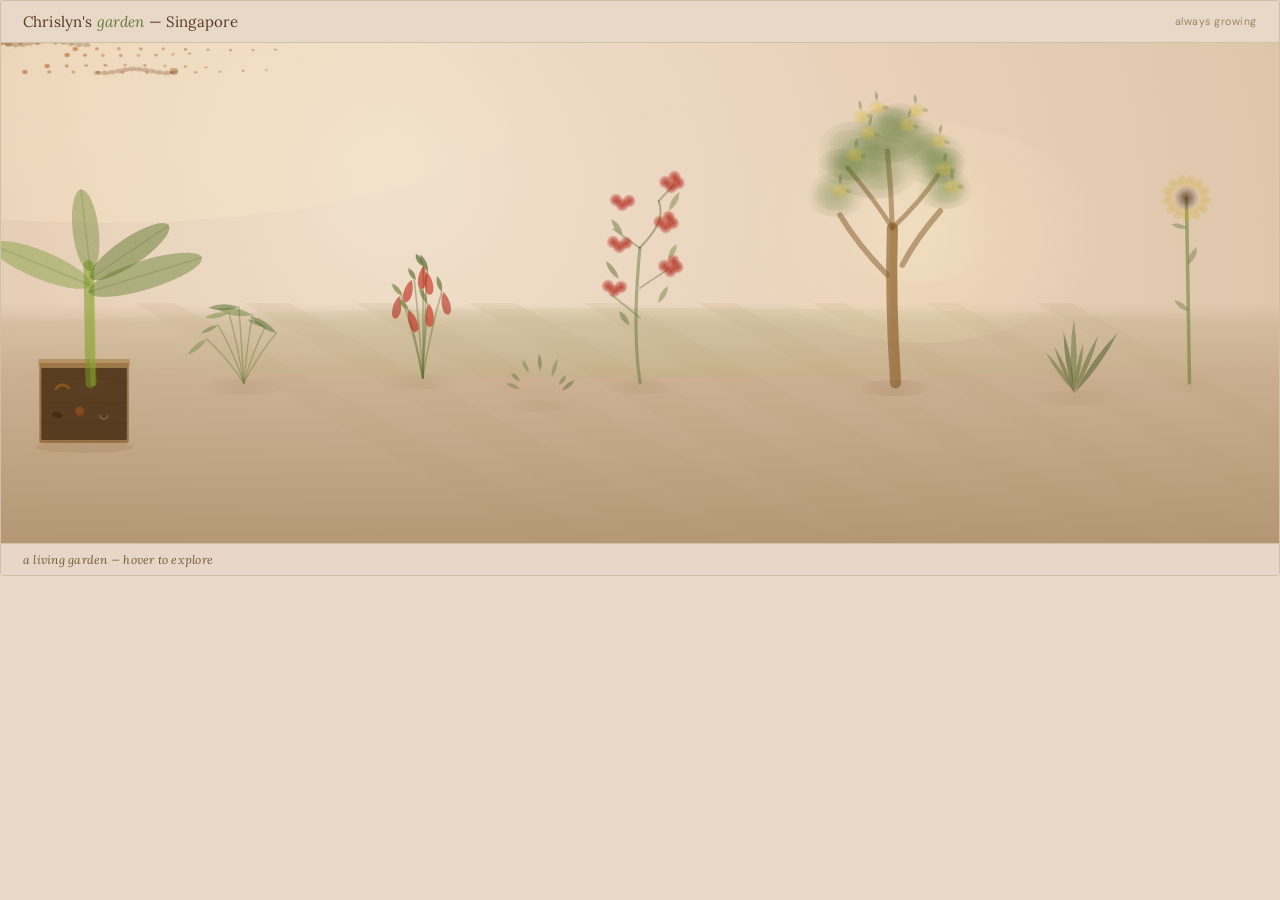
==== garden.html @ d0133539 "Create garden.html" ====
<!DOCTYPE html><html><head><meta charset="utf-8">
<style>
@import url('https://fonts.googleapis.com/css2?family=Lora:ital,wght@0,400;1,400&family=DM+Sans:wght@300;400&display=swap');
*{box-sizing:border-box;margin:0;padding:0;}
body{background:#e8d8c8;}
#g{width:100%;border:1px solid #cfc0a8;border-radius:3px;overflow:hidden;display:flex;flex-direction:column;background:#e8d8c8;}
.gh{background:rgba(232,216,200,.92);border-bottom:1px solid #cfc0a8;padding:11px 22px;display:flex;align-items:center;justify-content:space-between;backdrop-filter:blur(4px);}
.gt{font-family:'Lora',serif;font-size:15px;color:#5a3a20;letter-spacing:.01em;}
.gt em{font-style:italic;color:#6a7a3a;}
.sc{position:relative;overflow:hidden;height:500px;}
.ib{background:rgba(232,216,200,.9);border-top:1px solid #cfc0a8;padding:8px 22px;}
.im{font-family:'Lora',serif;font-style:italic;font-size:12px;color:#7a5a38;letter-spacing:.02em;}
.tip{position:absolute;background:rgba(240,228,210,.95);border:1px solid #c0a888;border-radius:2px;padding:4px 10px;font-size:11px;font-family:'Lora',serif;font-style:italic;color:#5a3a20;pointer-events:none;white-space:nowrap;z-index:50;opacity:0;transition:opacity .2s;}
.tip.on{opacity:1;}
</style>
</head><body>
<div id="g">
  <div class="gh">
    <div class="gt">Chrislyn's <em>garden</em> — Singapore</div>
    <div style="font-size:10.5px;color:#a08060;font-family:'DM Sans',sans-serif;letter-spacing:.05em;">always growing</div>
  </div>
  <div class="sc" id="sc" onmousemove="onHov(event)" onmouseleave="hideTip()">
    <canvas id="c" style="position:absolute;inset:0;width:100%;height:100%;"></canvas>
    <div class="tip" id="tip"></div>
  </div>
  <div class="ib"><div class="im" id="msg">a living garden — hover to explore</div></div>
</div>
<script>
const cv=document.getElementById('c'),cx=cv.getContext('2d');
let W=0,H=0,T=0;
const DPR=Math.min(window.devicePixelRatio||1,2);

function rsz(){
  const r=document.getElementById('sc').getBoundingClientRect();
  W=r.width; H=r.height;
  cv.width=W*DPR; cv.height=H*DPR;
  cv.style.width=W+'px'; cv.style.height=H+'px';
  cx.scale(DPR,DPR);
}

// ── organic wind
function w(ph,amp,fr,t){
  return Math.sin(t*fr+ph)*amp
        +Math.sin(t*fr*1.71+ph*1.33)*amp*.37
        +Math.sin(t*fr*.61+ph*.82)*amp*.21;
}

// ── soft brush stroke: draw ellipse with feathered alpha
function softBlob(x,y,rx,ry,col,a,ang=0){
  cx.save();
  cx.translate(x,y); cx.rotate(ang);
  const g=cx.createRadialGradient(0,0,0,0,0,Math.max(rx,ry));
  const [r,gr,b]=col;
  g.addColorStop(0,`rgba(${r},${gr},${b},${a})`);
  g.addColorStop(.6,`rgba(${r},${gr},${b},${a*.55})`);
  g.addColorStop(1,`rgba(${r},${gr},${b},0)`);
  cx.fillStyle=g;
  cx.beginPath(); cx.ellipse(0,0,rx,ry,0,0,Math.PI*2); cx.fill();
  cx.restore();
}

// painterly leaf: bezier filled with soft edge
function paintLeaf(x,y,len,ang,wid,col,alpha){
  const tx=x+Math.cos(ang)*len, ty=y+Math.sin(ang)*len;
  const pa=ang+Math.PI/2;
  const mx=x+Math.cos(ang)*len*.52, my=y+Math.sin(ang)*len*.52;
  cx.save();
  // soft shadow pass
  cx.globalAlpha=alpha*.18;
  cx.fillStyle=`rgba(80,60,20,1)`;
  cx.beginPath();
  cx.moveTo(x,y);
  cx.quadraticCurveTo(mx+Math.cos(pa)*wid*1.05,my+Math.sin(pa)*wid*1.05,tx,ty);
  cx.quadraticCurveTo(mx-Math.cos(pa)*wid*1.05,my-Math.sin(pa)*wid*1.05,x,y);
  cx.fill();
  // main fill
  cx.globalAlpha=alpha;
  cx.fillStyle=col;
  cx.beginPath();
  cx.moveTo(x,y);
  cx.quadraticCurveTo(mx+Math.cos(pa)*wid,my+Math.sin(pa)*wid,tx,ty);
  cx.quadraticCurveTo(mx-Math.cos(pa)*wid,my-Math.sin(pa)*wid,x,y);
  cx.fill();
  // lighter vein highlight
  cx.globalAlpha=alpha*.22;
  cx.strokeStyle='rgba(200,220,160,.8)';
  cx.lineWidth=.6;
  cx.beginPath(); cx.moveTo(x,y); cx.lineTo(tx,ty); cx.stroke();
  cx.restore();
}

// ── BACKGROUND — warm sandy gradient, misty
function drawBG(){
  const g=cx.createRadialGradient(W*.3,H*.25,10,W*.5,H*.5,W*.85);
  g.addColorStop(0,'#f0e0cc');
  g.addColorStop(.4,'#e8d0b8');
  g.addColorStop(.75,'#dcc4a8');
  g.addColorStop(1,'#c8a888');
  cx.fillStyle=g; cx.fillRect(0,0,W,H);
  // warm light bloom top-left
  softBlob(W*.08,H*.08,W*.35,H*.28,[252,235,200],.38);
  // subtle grain overlay (light noise via small rects)
  cx.save(); cx.globalAlpha=.03;
  for(let i=0;i<900;i++){
    const gx=(Math.random())*W, gy=(Math.random())*H;
    cx.fillStyle=Math.random()>.5?'#fff':'#000';
    cx.fillRect(gx,gy,1,1);
  }
  cx.restore();
}

// ── GROUND PLANE — perspective floor, sandy warm
function drawGround(){
  // far horizon blush
  const gh=H*.52;
  const hg=cx.createLinearGradient(0,gh,0,H);
  hg.addColorStop(0,'rgba(210,185,158,.0)');
  hg.addColorStop(.08,'rgba(205,178,148,.55)');
  hg.addColorStop(.3,'rgba(195,165,132,.75)');
  hg.addColorStop(1,'rgba(175,145,110,.9)');
  cx.fillStyle=hg; cx.fillRect(0,gh,W,H);

  // soft grass/ground blush at horizon
  softBlob(W*.5,H*.6,W*.6,H*.07,[170,185,120],.18);
}

// ── LONG DIAGONAL SHADOWS on ground (like reference)
function drawShadows(){
  cx.save(); cx.globalAlpha=.13;
  // soft angled stripes — warm shadows cast by unseen trellis/fence
  const shadowCol='rgba(180,145,100,1)';
  cx.fillStyle=shadowCol;
  const ox=H*.8, ow=22; // origin x offset, width
  for(let i=0;i<9;i++){
    const sx=W*.12+i*(W*.088), thick=ow*.9+Math.sin(i*.7)*4;
    cx.beginPath();
    cx.moveTo(sx-thick,H*.52);
    cx.lineTo(sx+thick,H*.52);
    cx.lineTo(sx+ox+thick*2.5,H);
    cx.lineTo(sx+ox-thick*.8,H);
    cx.closePath(); cx.fill();
  }
  cx.restore();
}

// ── LIGHT BLOOM (soft warm glow in mid-right, like reference tree light)
function drawBloom(){
  softBlob(W*.72,H*.38,W*.14,H*.22,[255,240,190],.22);
  softBlob(W*.72,H*.38,W*.06,H*.1,[255,250,220],.18);
}

// ── WORMS in soil — subtle, show only near compost
const WORMS=Array.from({length:5},(_,i)=>({
  x:W*.055+(i*37)%80, y:H*.78+(i*23)%40, ph:i*1.4, spd:.28+i*.04, segs:8+i%4
}));
function drawWorms(){
  WORMS.forEach(wr=>{
    const bx=wr.x+w(wr.ph,6,wr.spd*.3,T);
    cx.save(); cx.globalAlpha=.55;
    for(let s=0;s<wr.segs;s++){
      const sf=s/wr.segs;
      const sx=bx+s*(wr.segs*2.2)+w(wr.ph+s*.45,3.5,1.1,T)*sf;
      const sy=wr.y+w(wr.ph+s*.6,2.5,.85,T)*sf;
      const sr=2.1-s*.06;
      cx.fillStyle=s%2===0?'#b87040':'#a06030';
      cx.globalAlpha=.48-sf*.12;
      cx.beginPath(); cx.ellipse(sx,sy,sr,sr*.8,0,0,Math.PI*2); cx.fill();
    }
    // head
    cx.fillStyle='#c8804a'; cx.globalAlpha=.58;
    cx.beginPath(); cx.ellipse(bx,wr.y,2.8,2.2,0,0,Math.PI*2); cx.fill();
    cx.restore();
  });
  cx.globalAlpha=1;
}

// ── CENTIPEDES — very subtle in lower ground
const CENTI=Array.from({length:2},(_,i)=>({
  x:W*.1+(i*180),y:H*.82+(i*28),ph:i*2.2,spd:.3+i*.06,dir:i%2===0?1:-1
}));
function drawCentipedes(){
  CENTI.forEach(cp=>{
    const bx=cp.x+Math.sin(T*cp.spd+cp.ph)*18*cp.dir;
    cx.save();
    const segs=12;
    for(let s=0;s<segs;s++){
      const sf=s/segs;
      const sx=bx+s*7*cp.dir+w(cp.ph+s*.5,2.5,1.3,T)*sf;
      const sy=cp.y+Math.sin(s*.65+T*cp.spd*2)*2;
      cx.fillStyle=s%2===0?'rgba(120,65,20,.52)':'rgba(100,50,16,.48)';
      cx.globalAlpha=.5; cx.beginPath(); cx.ellipse(sx,sy,3.8,2.2,0,0,Math.PI*2); cx.fill();
      if(s<segs-1){
        const lp=T*cp.spd*2.2+s*.75;
        cx.strokeStyle='rgba(100,50,15,.32)'; cx.lineWidth=.6; cx.globalAlpha=.38;
        cx.beginPath(); cx.moveTo(sx,sy); cx.lineTo(sx-cp.dir*2+Math.cos(lp)*4,sy-4); cx.stroke();
        cx.beginPath(); cx.moveTo(sx,sy); cx.lineTo(sx-cp.dir*2+Math.cos(lp+Math.PI)*4,sy+4); cx.stroke();
      }
    }
    cx.fillStyle='rgba(145,75,25,.6)'; cx.globalAlpha=.62;
    cx.beginPath(); cx.ellipse(bx,cp.y,4.5,3,0,0,Math.PI*2); cx.fill();
    cx.restore();
  });
  cx.globalAlpha=1;
}

// ── COMPOST BIN — understated wooden box
function drawCompost(){
  const bx=W*.03, by=H*.64, bw=W*.07, bh=H*.16;
  cx.save();
  // shadow
  cx.globalAlpha=.1; cx.fillStyle='rgba(100,60,20,1)';
  cx.beginPath(); cx.ellipse(bx+bw*.5,by+bh+4,bw*.55,6,0,0,Math.PI*2); cx.fill();
  // body
  cx.globalAlpha=.72; cx.fillStyle='#8a6030';
  cx.beginPath(); cx.roundRect(bx,by,bw,bh,2); cx.fill();
  // planks
  cx.strokeStyle='rgba(60,35,10,.22)'; cx.lineWidth=.7;
  for(let s=1;s<4;s++){cx.beginPath();cx.moveTo(bx,by+s*bh/4);cx.lineTo(bx+bw,by+s*bh/4);cx.stroke();}
  // rim
  cx.fillStyle='#a07840'; cx.globalAlpha=.55;
  cx.beginPath(); cx.roundRect(bx-1,by-4,bw+2,7,1); cx.fill();
  // inner dark soil
  cx.fillStyle='#2e1808'; cx.globalAlpha=.6;
  cx.beginPath(); cx.roundRect(bx+2,by+5,bw-4,bh-8,1); cx.fill();
  // decomposing scraps — muted, organic
  const scraps=[
    {x:bx+bw*.25,y:by+bh*.3,type:'banana'},
    {x:bx+bw*.65,y:by+bh*.25,type:'leaf'},
    {x:bx+bw*.45,y:by+bh*.6,type:'orange'},
    {x:bx+bw*.2,y:by+bh*.65,type:'grounds'},
    {x:bx+bw*.72,y:by+bh*.65,type:'shell'},
  ];
  scraps.forEach(sc=>{
    const decay=.5+.5*Math.sin(T*.25+sc.x);
    cx.save(); cx.translate(sc.x,sc.y);
    cx.globalAlpha=.62;
    if(sc.type==='banana'){
      const col=`rgba(${160+20*(1-decay)},${110-50*decay},18,.8)`;
      cx.strokeStyle=col; cx.lineWidth=2.8; cx.lineCap='round';
      cx.beginPath(); cx.moveTo(-6,2); cx.quadraticCurveTo(0,-6,7,1); cx.stroke();
    } else if(sc.type==='leaf'){
      cx.fillStyle=`rgba(${80+30*(1-decay)},${100-40*decay},22,.7)`;
      paintLeaf(-3,3,9,-1.1,3,cx.fillStyle,.55);
    } else if(sc.type==='orange'){
      cx.fillStyle=`rgba(${200-30*decay},${95-20*decay},18,.72)`;
      cx.beginPath(); cx.arc(0,0,4.5,0,Math.PI*2); cx.fill();
    } else if(sc.type==='grounds'){
      cx.fillStyle=`rgba(45,22,8,.65)`;
      cx.beginPath(); cx.ellipse(0,0,5.5,3,.2,0,Math.PI*2); cx.fill();
    } else if(sc.type==='shell'){
      cx.strokeStyle='rgba(185,175,150,.55)'; cx.lineWidth=1.4;
      cx.beginPath(); cx.arc(0,0,4,.1,Math.PI-.1); cx.stroke();
    }
    // mould
    if(decay>.55){
      cx.globalAlpha=(decay-.55)*.5;
      for(let m=0;m<3;m++){
        cx.fillStyle='rgba(160,185,140,.45)';
        cx.beginPath(); cx.arc((m-1)*3,w(sc.x+m,1.2,.4,T),1.4,0,Math.PI*2); cx.fill();
      }
    }
    cx.restore();
  });
  // label — very quiet
  cx.save(); cx.globalAlpha=.35; cx.fillStyle='#c4a878';
  cx.font='6.5px DM Sans'; cx.letterSpacing='.05em';
  cx.fillText('COMPOST',bx+2,by+bh+13); cx.restore();
}

// ══════════════════════════
// PLANTS — painterly, muted
// ══════════════════════════

// ── KANG KONG — feathery, sparse, left-centre
function drawKangkong(){
  const px=W*.19, py=H*.68;
  const sw=w(1,3.5,.9,T);
  cx.save();
  [[-28,-58],[-14,-70],[-2,-76],[12,-68],[24,-56],[-36,-44],[32,-50]].forEach(([ox,oy],i)=>{
    const ww=w(i*.68+1,3.2,1.0,T);
    const lx=px+ox+ww*1.2, ly=py+oy;
    // stem — hairline, muted sage
    cx.globalAlpha=.4; cx.strokeStyle='#607a38'; cx.lineWidth=1.4;
    cx.beginPath(); cx.moveTo(px,py);
    cx.quadraticCurveTo(px+ox*.42+ww*.6,py+oy*.55,lx,ly); cx.stroke();
    // leaf
    const r=10+i%4*3, la=Math.atan2(oy,ox)-Math.PI*.5;
    const lcols=['rgba(88,125,55,.62)','rgba(105,145,62,.58)','rgba(75,110,45,.65)','rgba(95,135,52,.6)'];
    paintLeaf(lx,ly,r*1.9,la,r*.38,lcols[i%4],.62);
  });
  cx.restore(); cx.globalAlpha=1;
  // soft ground shadow
  softBlob(px,py+4,42,8,[140,115,75],.12);
}

// ── CHILLI — delicate, mid-left
function drawChilli(){
  const px=W*.33, py=H*.67;
  [[-6,-98],[-18,-82],[7,-106],[-14,-68],[18,-86],[3,-74],[-2,-112]].forEach(([ox,oy],i)=>{
    const ww=w(i*.8+2,2.8,1.1,T);
    const lx=px+ox+ww*1.4, ly=py+oy;
    cx.globalAlpha=.38; cx.strokeStyle='#506a28'; cx.lineWidth=1.6;
    cx.beginPath(); cx.moveTo(px,py);
    cx.quadraticCurveTo(px+ox*.38+ww*.5,py+oy*.52,lx,ly); cx.stroke();
    // leaf pairs
    [[1.1,-.6],[-1.1,-.55]].forEach(([_,oa])=>{
      const la=Math.atan2(oy,ox)+oa*.85;
      paintLeaf(lx+w(i*.4,1,.9,T),ly,14+i%3*2.5,la,4.5,
        ['rgba(75,110,35,.55)','rgba(88,128,40,.5)','rgba(65,98,30,.58)','rgba(95,138,44,.52)'][i%4],.55);
    });
    // chilli fruit — long tapered, muted vermilion
    const cw=w(i*.9+3,2.8,1.0,T);
    cx.save(); cx.translate(lx+cw,ly); cx.rotate(w(i*1.1,6,.7,T)*.042);
    // body — two-tone painterly
    const fc=i%3===0?'rgba(188,42,28,.78)':i%3===1?'rgba(175,35,22,.72)':'rgba(200,50,30,.8)';
    cx.fillStyle=fc; cx.globalAlpha=.8;
    cx.beginPath();
    cx.moveTo(0,0);
    cx.bezierCurveTo(-3.5,5,-4.5,13,-2.5,20);
    cx.bezierCurveTo(0,24,2.5,24,4.5,20);
    cx.bezierCurveTo(6.5,13,3.5,5,0,0);
    cx.fill();
    // highlight pass
    cx.fillStyle='rgba(240,160,140,.15)'; cx.beginPath();
    cx.ellipse(-1,9,1.2,5,-.2,0,Math.PI*2); cx.fill();
    cx.restore();
  });
  cx.globalAlpha=1;
  softBlob(px,py+4,38,7,[140,115,75],.1);
}

// ── CHERRY TOMATO — climbing vine, centre
function drawTomato(){
  const px=W*.50, py=H*.68;
  const mv=w(2,2.8,.7,T);
  // main vine stem — thin, organic
  cx.globalAlpha=.42; cx.strokeStyle='#506a28'; cx.lineWidth=3.2; cx.lineCap='round';
  cx.beginPath(); cx.moveTo(px,py);
  cx.bezierCurveTo(px-7+mv,py-50,px-3+mv*1.1,py-100,px+mv*.75,py-135); cx.stroke();
  cx.lineWidth=2;
  cx.beginPath(); cx.moveTo(px+mv*.75,py-135);
  cx.bezierCurveTo(px+16+mv,py-152,px+25+mv,py-165,px+19+mv,py-182); cx.stroke();
  // side branches
  [[px,py-65,px-30,py-88],[px,py-95,px+32,py-115],[px+mv*.75,py-135,px-24,py-154],[px+19+mv,py-182,px+35+mv,py-198]].forEach(([x1,y1,x2,y2],i)=>{
    const bs=w(i*1.1+1,2.2,1.0,T);
    cx.lineWidth=1.6+i*.2; cx.globalAlpha=.36;
    cx.beginPath(); cx.moveTo(x1,y1);
    cx.quadraticCurveTo((x1+x2)/2+bs,(y1+y2)/2,x2+bs*1.3,y2); cx.stroke();
  });
  cx.globalAlpha=1;
  // leaves
  [[px-10,py-58],[px+18,py-80],[px-22,py-104],[px+27,py-124],[px-18,py-148],[px+29,py-172]].forEach(([lx,ly],i)=>{
    const s2=w(i*.9+4,1.8,1.2,T);
    paintLeaf(lx+s2,ly,17+i%3*2.5,i%2===0?-2.2:-1.05,.38*14,
      ['rgba(75,108,40,.58)','rgba(88,125,42,.54)','rgba(65,95,32,.6)','rgba(95,135,46,.55)'][i%4],.58);
  });
  // tomato clusters — small, round, deep red
  [[px-26,py-92],[px+29,py-112],[px-22,py-136],[px+26,py-156],[px-16,py-178],[px+32,py-196]].forEach(([tx,ty],i)=>{
    const bs=w(i*1.3+5,2.2,.9,T);
    [[0,0],[7,-4],[-6,-5],[3,-10]].slice(0,2+i%2+1).forEach(([dx,dy])=>{
      cx.save(); cx.translate(tx+dx+bs,ty+dy);
      // soft blob for each tomato
      softBlob(0,0,7,7,[175,35,22],.82);
      softBlob(-2,-2,3,3,[220,160,140],.2);
      cx.restore();
    });
  });
  softBlob(px,py+4,38,7,[140,115,75],.1);
}

// ── LEMON TREE — elegant, right side, like reference
function drawLemon(){
  const px=W*.70, py=H*.68;
  const tv=w(5,1.4,.5,T);
  // trunk — warm umber, tapered
  cx.save();
  cx.strokeStyle='#8a6030'; cx.lineCap='round';
  cx.lineWidth=11; cx.globalAlpha=.65;
  cx.beginPath(); cx.moveTo(px,py); cx.quadraticCurveTo(px-5+tv,py-80,px-3+tv*.55,py-155); cx.stroke();
  cx.lineWidth=7; cx.strokeStyle='#a07840'; cx.globalAlpha=.38;
  cx.beginPath(); cx.moveTo(px+2,py); cx.quadraticCurveTo(px-3+tv,py-80,px-1+tv*.55,py-155); cx.stroke();
  cx.restore();
  // root suggestion
  softBlob(px,py+5,38,8,[120,90,50],.15);
  // branch structure
  const bb=[px-3+tv*.55,py-155];
  [[...bb,px-48+tv,py-215],[...bb,px+42+tv,py-208],[...bb,px-8+tv,py-232],[px-8+tv*.4,py-108,px-54+tv,py-168],[px+7+tv*.4,py-118,px+46+tv,py-172]].forEach(([x1,y1,x2,y2],i)=>{
    const bv=w(i*1.4+6,1.6,.6,T);
    cx.strokeStyle='#8a6030'; cx.lineWidth=4.5+i*.3; cx.lineCap='round'; cx.globalAlpha=.52;
    cx.beginPath(); cx.moveTo(x1,y1); cx.quadraticCurveTo((x1+x2)/2+bv*6,(y1+y2)/2,x2+bv,y2); cx.stroke();
  });
  // foliage — layered soft blobs, naturalistic greens
  const FC=[
    [px-42,py-232,40,30],[px+36,py-224,34,26],[px-8,py-248,38,28],
    [px-60,py-188,30,22],[px+50,py-194,28,20],[px-18,py-216,44,32],
    [px+22,py-240,30,24],[px-52,py-216,26,18],[px+46,py-218,24,18],[px,py-260,26,20]
  ];
  // back foliage — darker
  FC.forEach(([fx,fy,rx,ry],i)=>{
    const fv=w(i*.7+7,2.8,.55,T);
    softBlob(fx+fv,fy,rx,ry,[60,90,30],.38+i%3*.06);
  });
  // front foliage — brighter, lighter
  FC.forEach(([fx,fy,rx,ry],i)=>{
    const fv=w(i*.9+2,2.2,.6,T);
    softBlob(fx+fv,fy,rx*.72,ry*.72,[90,130,48],.42);
  });
  // light bloom through canopy (like reference)
  softBlob(px+22,py-210,30,22,[255,245,195],.18);
  softBlob(px+15,py-218,14,12,[255,250,220],.14);
  // lemons
  [[-42,py-228],[-28,py-250],[12,py-258],[44,py-242],[50,py-214],[-54,py-192],[58,py-196],[-18,py-275],[20,py-272],[-36,py-266]].forEach(([ox,oy],i)=>{
    const lv=w(i*.6+8,2.2,.55,T);
    const lx=px+ox+lv;
    cx.save(); cx.translate(lx,oy); cx.rotate(w(i*.4,.12,.5,T));
    // lemon body — soft ellipse with glow
    softBlob(0,0,10,7,[215,185,50],.8);
    softBlob(-3,-2,4.5,3,[240,230,160],.25);
    // calyx nub
    cx.fillStyle='rgba(70,100,30,.45)'; cx.globalAlpha=.45;
    cx.beginPath(); cx.ellipse(8.5,0,3,2,.3,0,Math.PI*2); cx.fill();
    // tiny leaf
    paintLeaf(0,-7,10,-Math.PI*.5,3.2,'rgba(75,110,38,.55)',.5);
    cx.restore();
  });
  cx.globalAlpha=1;
}

// ── PANDAN — architectural fan of leaves, right of lemon
function drawPandan(){
  const px=W*.84, py=H*.70;
  [[-28,-65],[-14,-82],[0,-90],[16,-84],[30,-72],[40,-56],[-36,-50]].forEach(([ox,oy],i)=>{
    const wv=w(i*.6+9,3.2,.9,T);
    const la=Math.atan2(oy,ox), r=22+i%3*5;
    paintLeaf(px+wv*.28,py,r*2.3,la,.18*r,
      ['rgba(55,95,35,.58)','rgba(45,82,28,.64)','rgba(68,108,38,.55)','rgba(60,100,32,.6)'][i%4],.62);
  });
  softBlob(px,py+5,40,8,[140,115,75],.1);
  cx.globalAlpha=1;
}

// ── SUNFLOWER — tall, elegant, far right
function drawSunflower(){
  const px=W*.93, py=H*.68;
  const sv=w(11,3.8,.55,T);
  // stem
  cx.globalAlpha=.5; cx.strokeStyle='#5a7a22'; cx.lineWidth=3.5; cx.lineCap='round';
  cx.beginPath(); cx.moveTo(px,py); cx.quadraticCurveTo(px+sv*.55,py-90,px+sv,py-185); cx.stroke();
  // stem leaves
  [[px+sv*.28,py-72,-2.5,18],[px+sv*.55,py-118,-1.1,20],[px+sv*.78,py-155,-2.9,16]].forEach(([lx,ly,la,r])=>{
    paintLeaf(lx,ly,r,la,r*.28,'rgba(65,95,30,.48)',.5);
  });
  // petals — muted golden, painterly
  const hx=px+sv, hy=py-185;
  for(let p=0;p<13;p++){
    const ra=(p/13)*Math.PI*2+T*.07;
    const plen=18+Math.sin(T*.8+p)*.8;
    const ppx=hx+Math.cos(ra)*plen, ppy=hy+Math.sin(ra)*plen;
    softBlob(ppx,ppy,8,4.5,[205,165,35],.65,ra);
  }
  // disc — dark warm brown
  softBlob(hx,hy,13,13,[55,32,12],.88);
  softBlob(hx,hy,8,8,[75,42,15],.6);
  softBlob(hx-2,hy-2,4,4,[100,60,20],.3);
  softBlob(px,py+4,22,6,[140,115,75],.1);
  cx.globalAlpha=1;
}

// ── BANANA PLANT — large tropical, left edge
function drawBanana(){
  const px=W*.07, py=H*.68;
  // pseudo-stem
  cx.globalAlpha=.52; cx.strokeStyle='#7a9a28'; cx.lineWidth=10; cx.lineCap='round';
  cx.beginPath(); cx.moveTo(px,py); cx.lineTo(px-2,py-118); cx.stroke();
  cx.strokeStyle='#9abb30'; cx.lineWidth=6; cx.globalAlpha=.3;
  cx.beginPath(); cx.moveTo(px+3,py); cx.lineTo(px+1,py-118); cx.stroke();
  // large leaves — long elliptical, slightly torn
  [[-1.82,-2.5],[-0.78,-2.65],[-2.85,-1.95],[-0.22,-2.22]].forEach(([angOff,lf],i)=>{
    const sv=w(i*.8+13,4.5,.6,T);
    const baseAng=angOff+sv*.04, len=82+i*12;
    cx.save(); cx.translate(px-1+sv*.28,py-112+i*7); cx.rotate(baseAng);
    // main leaf fill
    cx.fillStyle=['rgba(95,130,38,.60)','rgba(75,108,28,.65)','rgba(108,148,42,.58)','rgba(85,120,33,.62)'][i];
    cx.globalAlpha=.65;
    cx.beginPath(); cx.ellipse(len*.5,0,len*.5,13+i*.5,0,0,Math.PI*2); cx.fill();
    // mid-rib
    cx.strokeStyle='rgba(55,80,18,.38)'; cx.lineWidth=1.4; cx.globalAlpha=.4;
    cx.beginPath(); cx.moveTo(0,0); cx.lineTo(len,0); cx.stroke();
    // subtle laterals
    cx.strokeStyle='rgba(55,80,18,.18)'; cx.lineWidth=.7; cx.globalAlpha=.25;
    for(let v=1;v<7;v++){const vx=v*len/7; cx.beginPath(); cx.moveTo(vx,0); cx.lineTo(vx+7,11); cx.moveTo(vx,0); cx.lineTo(vx+7,-11); cx.stroke();}
    cx.restore();
  });
  softBlob(px,py+5,38,8,[140,115,75],.12);
  cx.globalAlpha=1;
}

// ── SMALL GROUND HERBS — a quiet patch of basil/mint, centre-left
function drawHerbs(){
  const px=W*.42, py=H*.72;
  // low mounding plant — just leaves clustered near ground
  [[-16,-22],[-7,-30],[4,-32],[14,-26],[20,-18],[-20,-14],[22,-12]].forEach(([ox,oy],i)=>{
    const wv=w(i*.6+15,1.8,1.2,T);
    const la=Math.atan2(oy,ox)-.2;
    paintLeaf(px+ox+wv,py+oy,12+i%4*2.5,la,3.8,
      ['rgba(68,108,42,.55)','rgba(80,122,48,.5)','rgba(58,95,36,.58)','rgba(88,130,52,.52)'][i%4],.55);
  });
  softBlob(px,py+3,32,6,[140,115,75],.09);
  cx.globalAlpha=1;
}

// ── SCATTER GROUND FLOWERS
const GFLOWERS=Array.from({length:14},(_,i)=>({x:(i*169.7+55)%(W*.9)+W*.05,ph:i*.72,tp:i%4,hu:i%5}));
const GFCOLS=[[[210,175,50],.72],[[185,110,165],.65],[[215,215,140],.68],[[155,110,195],.62],[[145,185,80],.6]];
function drawGroundFlowers(){
  GFLOWERS.forEach(f=>{
    const gy=H*.66+Math.sin(f.ph)*H*.04;
    const sv=w(f.ph,1.8,.85,T);
    cx.save(); cx.translate(f.x,gy); cx.rotate(sv*.02);
    const sh=12+f.ph*2;
    // stem — barely visible
    cx.strokeStyle='rgba(80,100,40,.35)'; cx.lineWidth=1.1;
    cx.beginPath(); cx.moveTo(0,0); cx.lineTo(sv*.25,-sh); cx.stroke();
    cx.translate(sv*.25,-sh);
    const [[r,gr,b],alpha]=GFCOLS[f.hu];
    if(f.tp<2){
      for(let a=0;a<5;a++){const ra=(a/5)*Math.PI*2; softBlob(Math.cos(ra)*5,Math.sin(ra)*5,4.5,2.8,[r,gr,b],alpha*.7,ra);}
      softBlob(0,0,3.5,3.5,[220,190,80],.7);
    } else if(f.tp===2){
      for(let a=0;a<6;a++){const ra=(a/6)*Math.PI*2; softBlob(Math.cos(ra)*4.5,Math.sin(ra)*4.5,3.2,3.2,[r,gr,b],alpha*.65);}
      softBlob(0,0,3,3,[240,210,100],.65);
    } else {
      softBlob(0,0,5.5,5.5,[r,gr,b],alpha*.75);
      softBlob(0,0,2.5,2.5,[240,215,110],.7);
    }
    cx.restore();
  });
  cx.globalAlpha=1;
}

// ── TOOLTIP
const ZONES=[
  {l:.02,r:.14,n:'Banana plant',d:'Musa — great tropical shade'},
  {l:.14,r:.27,n:'Kang kong',d:'Water spinach — grows fast'},
  {l:.27,r:.42,n:'Chilli padi',d:'Capsicum — small, fiery, essential'},
  {l:.40,r:.48,n:'Thai basil · Mint',d:'Fresh herbs close to the kitchen'},
  {l:.44,r:.60,n:'Cherry tomato',d:'Sweet clusters on the vine'},
  {l:.62,r:.80,n:'Lemon tree',d:'Citrus — fragrant and generous'},
  {l:.78,r:.90,n:'Pandan',d:'Pandanus — the scent of Singapore'},
  {l:.88,r:.99,n:'Sunflower',d:'Helianthus — following the light'},
];
function onHov(e){
  const r=document.getElementById('sc').getBoundingClientRect();
  const xf=(e.clientX-r.left)/r.width, y=e.clientY-r.top;
  const z=ZONES.find(z=>xf>=z.l&&xf<z.r&&y>H*.25);
  const t=document.getElementById('tip');
  if(z){
    t.textContent=z.n+' · '+z.d; t.style.left=(e.clientX-r.left+14)+'px';
    t.style.top=(y-30)+'px'; t.classList.add('on');
    document.getElementById('msg').textContent=z.n+' — '+z.d;
  } else { t.classList.remove('on'); document.getElementById('msg').textContent='a living garden — hover to explore'; }
}
function hideTip(){ document.getElementById('tip').classList.remove('on'); }

// ── FRAME LOOP
function frame(ts){
  T=ts*.001;
  if(W!==document.getElementById('sc').offsetWidth) rsz();
  cx.clearRect(0,0,W,H);
  drawBG();
  drawShadows();
  drawGround();
  drawBloom();
  drawGroundFlowers();
  drawCompost();
  drawBanana();
  drawKangkong();
  drawChilli();
  drawHerbs();
  drawTomato();
  drawLemon();
  drawPandan();
  drawSunflower();
  drawWorms();
  drawCentipedes();
  requestAnimationFrame(frame);
}
rsz(); requestAnimationFrame(frame);
window.addEventListener('resize',rsz);
</script>
</body></html>
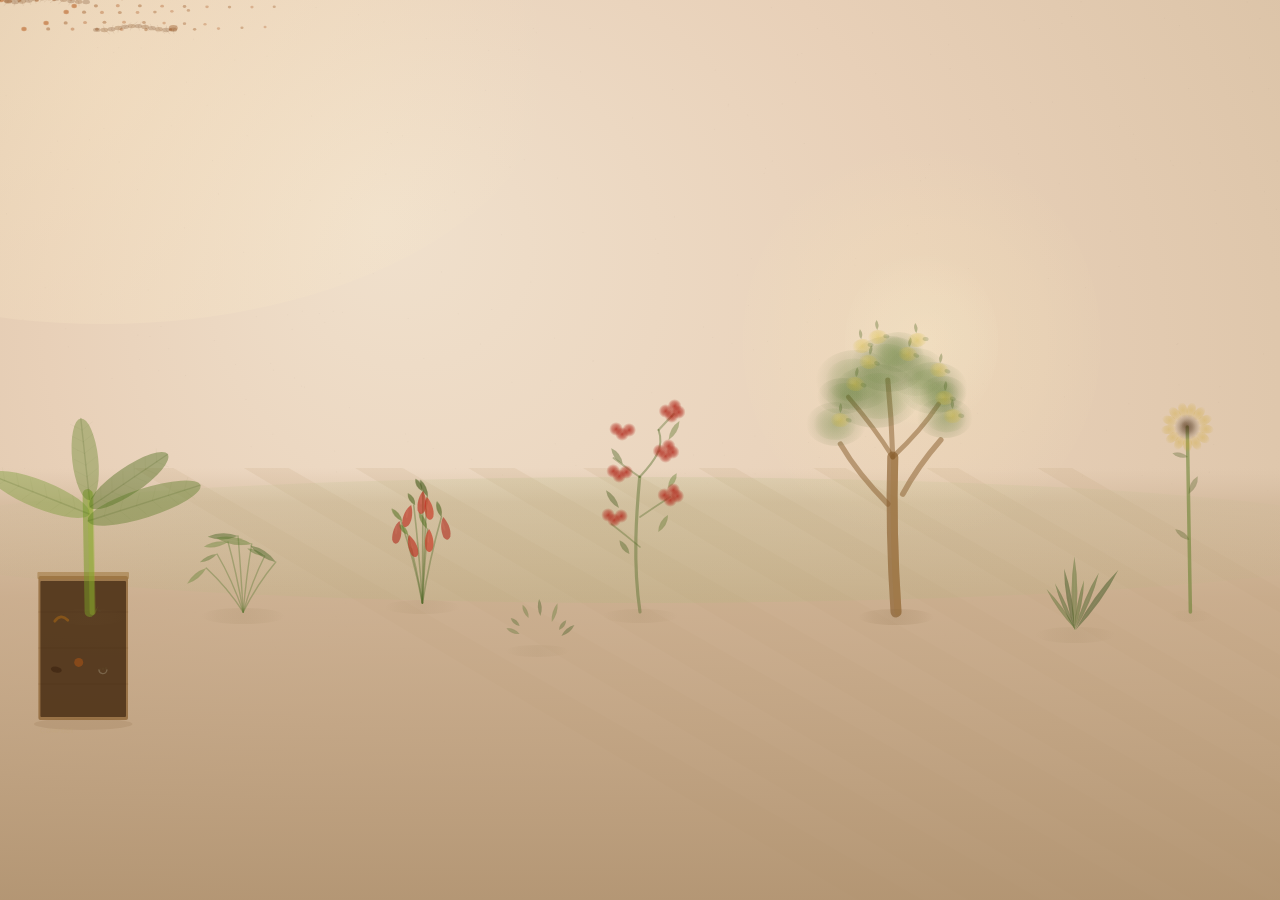
==== commit a10b703f: "Add files via upload" ====
--- a/garden.html
+++ b/garden.html
@@ -3,28 +3,24 @@
 <style>
 @import url('https://fonts.googleapis.com/css2?family=Lora:ital,wght@0,400;1,400&family=DM+Sans:wght@300;400&display=swap');
 *{box-sizing:border-box;margin:0;padding:0;}
-body{background:#e8d8c8;}
-#g{width:100%;border:1px solid #cfc0a8;border-radius:3px;overflow:hidden;display:flex;flex-direction:column;background:#e8d8c8;}
-.gh{background:rgba(232,216,200,.92);border-bottom:1px solid #cfc0a8;padding:11px 22px;display:flex;align-items:center;justify-content:space-between;backdrop-filter:blur(4px);}
-.gt{font-family:'Lora',serif;font-size:15px;color:#5a3a20;letter-spacing:.01em;}
-.gt em{font-style:italic;color:#6a7a3a;}
-.sc{position:relative;overflow:hidden;height:500px;}
-.ib{background:rgba(232,216,200,.9);border-top:1px solid #cfc0a8;padding:8px 22px;}
-.im{font-family:'Lora',serif;font-style:italic;font-size:12px;color:#7a5a38;letter-spacing:.02em;}
+body{background:#e8d8c8;margin:0;padding:0;height:100%;}
+#g{width:100%;overflow:hidden;display:flex;flex-direction:column;background:#e8d8c8;}
+
+
+
+.sc{position:relative;overflow:hidden;height:100vh;min-height:480px;}
+
+
 .tip{position:absolute;background:rgba(240,228,210,.95);border:1px solid #c0a888;border-radius:2px;padding:4px 10px;font-size:11px;font-family:'Lora',serif;font-style:italic;color:#5a3a20;pointer-events:none;white-space:nowrap;z-index:50;opacity:0;transition:opacity .2s;}
 .tip.on{opacity:1;}
 </style>
 </head><body>
 <div id="g">
-  <div class="gh">
-    <div class="gt">Chrislyn's <em>garden</em> — Singapore</div>
-    <div style="font-size:10.5px;color:#a08060;font-family:'DM Sans',sans-serif;letter-spacing:.05em;">always growing</div>
-  </div>
+
   <div class="sc" id="sc" onmousemove="onHov(event)" onmouseleave="hideTip()">
     <canvas id="c" style="position:absolute;inset:0;width:100%;height:100%;"></canvas>
     <div class="tip" id="tip"></div>
   </div>
-  <div class="ib"><div class="im" id="msg">a living garden — hover to explore</div></div>
 </div>
 <script>
 const cv=document.getElementById('c'),cx=cv.getContext('2d');
@@ -558,8 +554,8 @@
   if(z){
     t.textContent=z.n+' · '+z.d; t.style.left=(e.clientX-r.left+14)+'px';
     t.style.top=(y-30)+'px'; t.classList.add('on');
-    document.getElementById('msg').textContent=z.n+' — '+z.d;
-  } else { t.classList.remove('on'); document.getElementById('msg').textContent='a living garden — hover to explore'; }
+    
+  } else { t.classList.remove('on');  }
 }
 function hideTip(){ document.getElementById('tip').classList.remove('on'); }
 
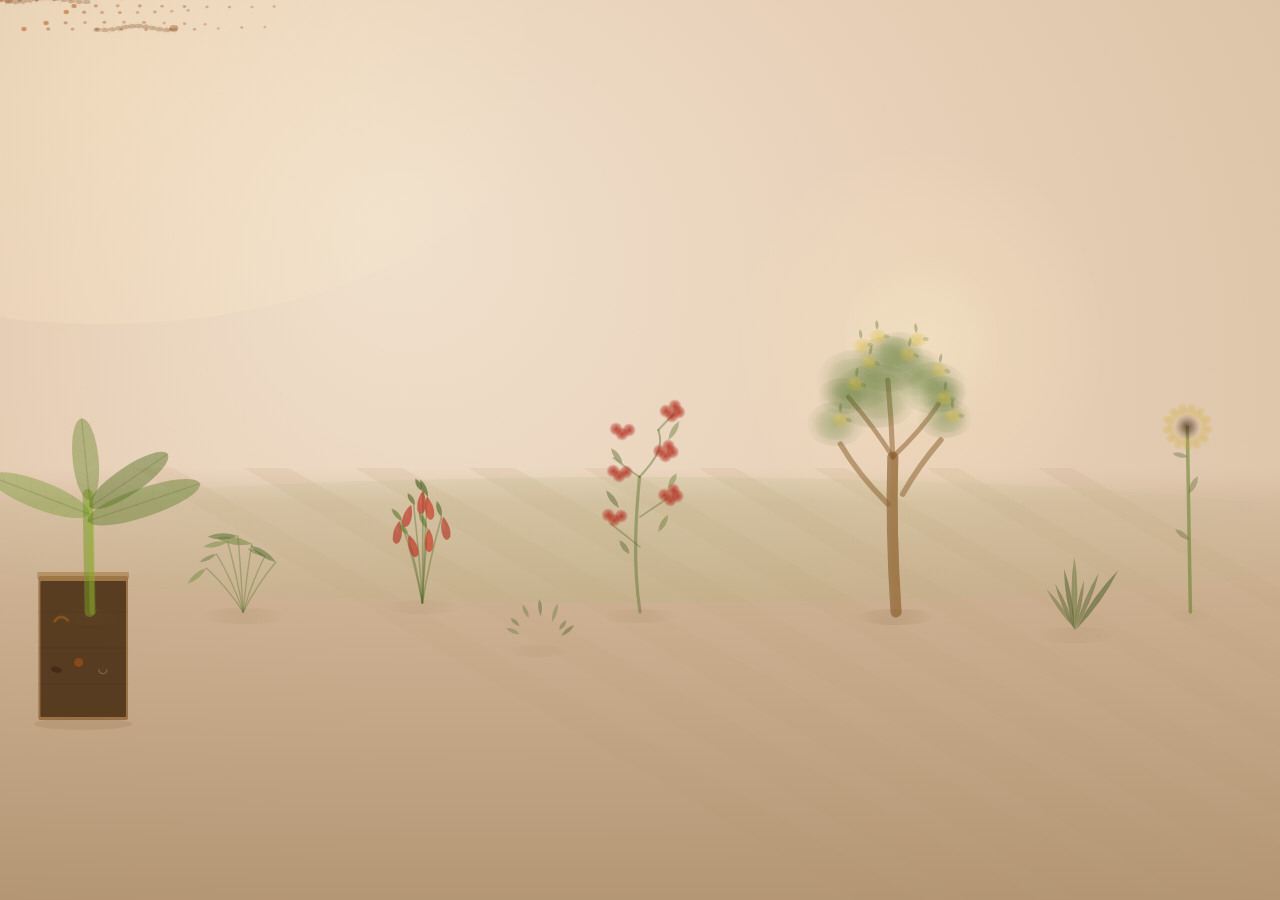
==== commit 82576601: "Add files via upload" ====
--- a/garden.html
+++ b/garden.html
@@ -1,5 +1,6 @@
 
 <!DOCTYPE html><html><head><meta charset="utf-8">
+<meta name="viewport" content="width=device-width, initial-scale=1.0">
 <style>
 @import url('https://fonts.googleapis.com/css2?family=Lora:ital,wght@0,400;1,400&family=DM+Sans:wght@300;400&display=swap');
 *{box-sizing:border-box;margin:0;padding:0;}
@@ -8,10 +9,10 @@
 
 
 
-.sc{position:relative;overflow:hidden;height:100vh;min-height:480px;}
-
-
-.tip{position:absolute;background:rgba(240,228,210,.95);border:1px solid #c0a888;border-radius:2px;padding:4px 10px;font-size:11px;font-family:'Lora',serif;font-style:italic;color:#5a3a20;pointer-events:none;white-space:nowrap;z-index:50;opacity:0;transition:opacity .2s;}
+.sc{position:relative;overflow:hidden;height:100dvh;min-height:420px;}
+
+
+.tip{position:absolute;background:rgba(240,228,210,.95);border:1px solid #c0a888;border-radius:2px;padding:4px 10px;font-size:clamp(11px,2vw,14px);font-family:'Lora',serif;font-style:italic;color:#5a3a20;pointer-events:none;white-space:nowrap;z-index:50;opacity:0;transition:opacity .2s;}
 .tip.on{opacity:1;}
 </style>
 </head><body>
@@ -32,7 +33,7 @@
   W=r.width; H=r.height;
   cv.width=W*DPR; cv.height=H*DPR;
   cv.style.width=W+'px'; cv.style.height=H+'px';
-  cx.scale(DPR,DPR);
+  cx.setTransform(DPR,0,0,DPR,0,0);
 }
 
 // ── organic wind
@@ -583,6 +584,16 @@
   requestAnimationFrame(frame);
 }
 rsz(); requestAnimationFrame(frame);
+
+document.getElementById('sc').addEventListener('touchmove', e=>{
+  const touch=e.touches[0];
+  onHov({
+    clientX:touch.clientX,
+    clientY:touch.clientY
+  });
+});
+document.getElementById('sc').addEventListener('touchend', hideTip);
+
 window.addEventListener('resize',rsz);
 </script>
 </body></html>
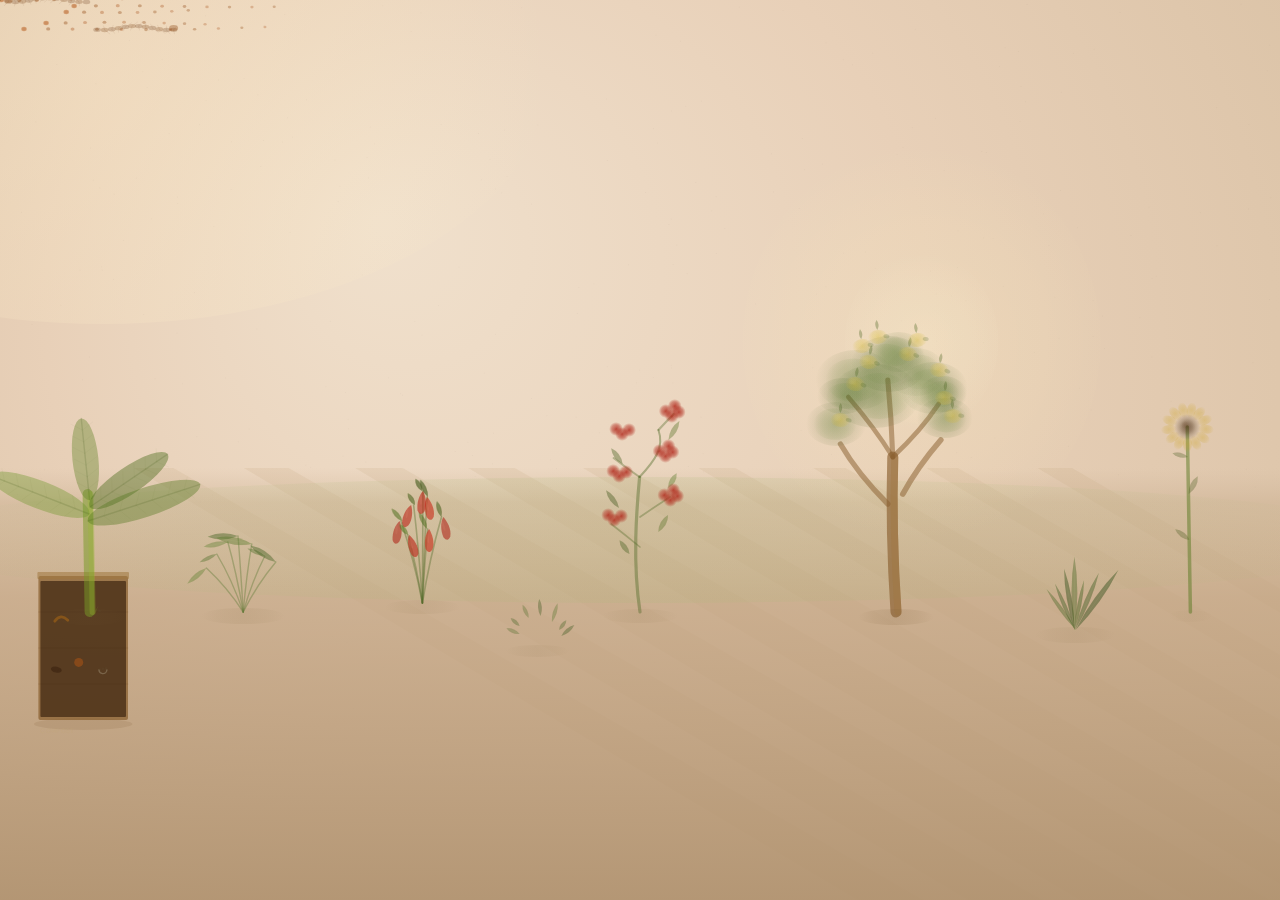
==== commit 2772591f: "Add files via upload" ====
--- a/garden.html
+++ b/garden.html
@@ -1,18 +1,33 @@
 
 <!DOCTYPE html><html><head><meta charset="utf-8">
-<meta name="viewport" content="width=device-width, initial-scale=1.0">
 <style>
 @import url('https://fonts.googleapis.com/css2?family=Lora:ital,wght@0,400;1,400&family=DM+Sans:wght@300;400&display=swap');
 *{box-sizing:border-box;margin:0;padding:0;}
-body{background:#e8d8c8;margin:0;padding:0;height:100%;}
-#g{width:100%;overflow:hidden;display:flex;flex-direction:column;background:#e8d8c8;}
-
-
-
-.sc{position:relative;overflow:hidden;height:100dvh;min-height:420px;}
-
-
-.tip{position:absolute;background:rgba(240,228,210,.95);border:1px solid #c0a888;border-radius:2px;padding:4px 10px;font-size:clamp(11px,2vw,14px);font-family:'Lora',serif;font-style:italic;color:#5a3a20;pointer-events:none;white-space:nowrap;z-index:50;opacity:0;transition:opacity .2s;}
+html,body{height:100%;}
+body{background:#e8d8c8;margin:0;padding:0;}
+#g{
+  width:100%;
+  min-height:100vh;
+  display:flex;
+  justify-content:center;
+  align-items:center;
+  background:#e8d8c8;
+}
+
+
+
+.sc{
+  position:relative;
+  width:100%;
+  max-width:1600px;
+  height:100vh;
+  max-height:900px;
+  min-height:420px;
+  overflow:hidden;
+}
+
+
+.tip{position:absolute;background:rgba(240,228,210,.95);border:1px solid #c0a888;border-radius:2px;padding:4px 10px;font-size:11px;font-family:'Lora',serif;font-style:italic;color:#5a3a20;pointer-events:none;white-space:nowrap;z-index:50;opacity:0;transition:opacity .2s;}
 .tip.on{opacity:1;}
 </style>
 </head><body>
@@ -26,14 +41,14 @@
 <script>
 const cv=document.getElementById('c'),cx=cv.getContext('2d');
 let W=0,H=0,T=0;
-const DPR=Math.min(window.devicePixelRatio||1,2);
+const DPR=Math.min(window.devicePixelRatio || 1, 1.5);
 
 function rsz(){
   const r=document.getElementById('sc').getBoundingClientRect();
   W=r.width; H=r.height;
   cv.width=W*DPR; cv.height=H*DPR;
   cv.style.width=W+'px'; cv.style.height=H+'px';
-  cx.setTransform(DPR,0,0,DPR,0,0);
+  cx.scale(DPR,DPR);
 }
 
 // ── organic wind
@@ -563,7 +578,8 @@
 // ── FRAME LOOP
 function frame(ts){
   T=ts*.001;
-  if(W!==document.getElementById('sc').offsetWidth) rsz();
+  const sc=document.getElementById('sc');
+  if(W!==sc.offsetWidth || H!==sc.offsetHeight) rsz();
   cx.clearRect(0,0,W,H);
   drawBG();
   drawShadows();
@@ -584,16 +600,6 @@
   requestAnimationFrame(frame);
 }
 rsz(); requestAnimationFrame(frame);
-
-document.getElementById('sc').addEventListener('touchmove', e=>{
-  const touch=e.touches[0];
-  onHov({
-    clientX:touch.clientX,
-    clientY:touch.clientY
-  });
-});
-document.getElementById('sc').addEventListener('touchend', hideTip);
-
 window.addEventListener('resize',rsz);
 </script>
 </body></html>
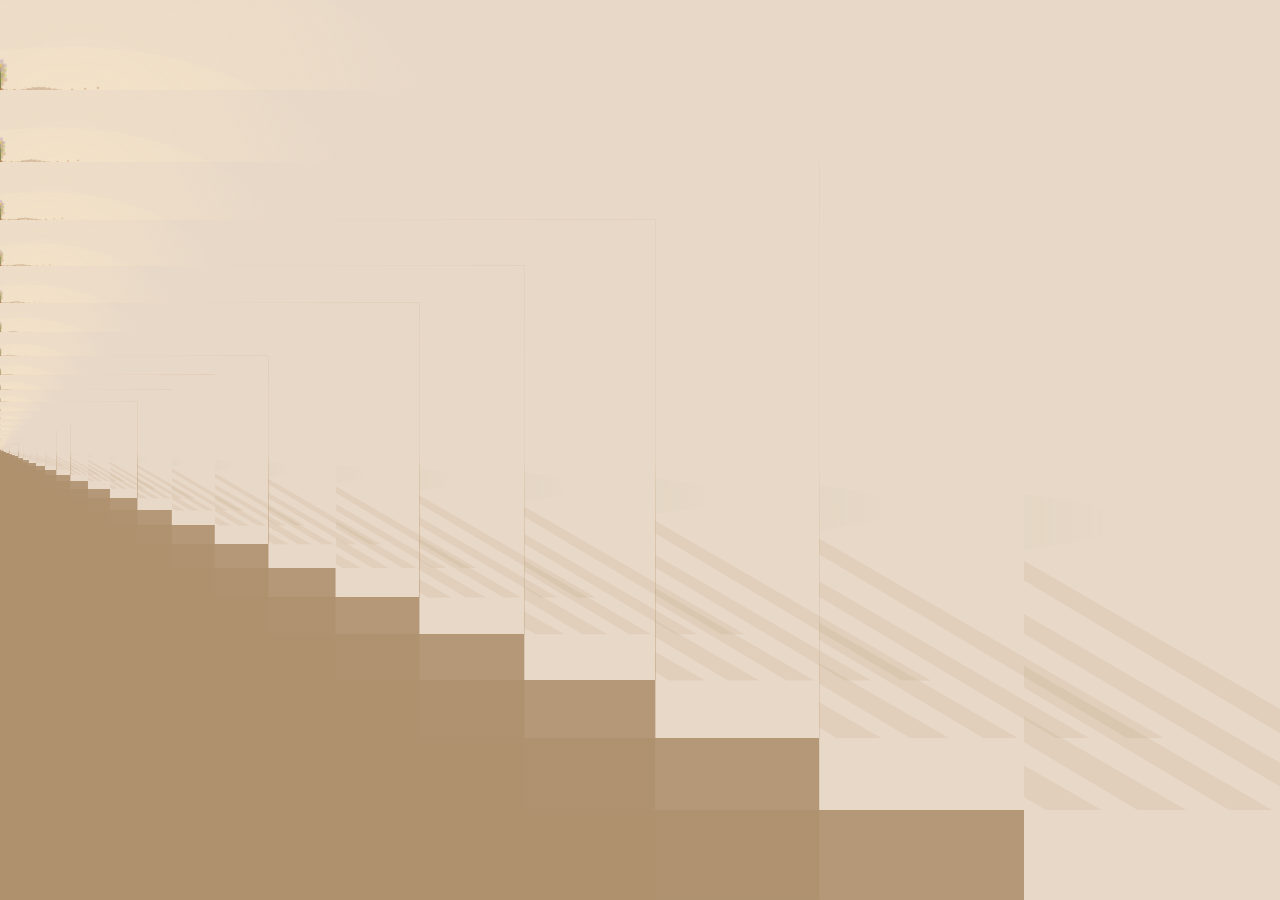
==== commit 8ccb95c2: "Add files via upload" ====
--- a/garden.html
+++ b/garden.html
@@ -1,30 +1,15 @@
 
 <!DOCTYPE html><html><head><meta charset="utf-8">
+<meta name="viewport" content="width=device-width, initial-scale=1.0">
 <style>
 @import url('https://fonts.googleapis.com/css2?family=Lora:ital,wght@0,400;1,400&family=DM+Sans:wght@300;400&display=swap');
 *{box-sizing:border-box;margin:0;padding:0;}
-html,body{height:100%;}
-body{background:#e8d8c8;margin:0;padding:0;}
-#g{
-  width:100%;
-  min-height:100vh;
-  display:flex;
-  justify-content:center;
-  align-items:center;
-  background:#e8d8c8;
-}
-
-
-
-.sc{
-  position:relative;
-  width:100%;
-  max-width:1600px;
-  height:100vh;
-  max-height:900px;
-  min-height:420px;
-  overflow:hidden;
-}
+body{background:#e8d8c8;margin:0;padding:0;height:100%;}
+#g{width:100%;overflow:hidden;display:flex;flex-direction:column;background:#e8d8c8;}
+
+
+
+.sc{position:relative;overflow:hidden;height:100vh;min-height:480px;}
 
 
 .tip{position:absolute;background:rgba(240,228,210,.95);border:1px solid #c0a888;border-radius:2px;padding:4px 10px;font-size:11px;font-family:'Lora',serif;font-style:italic;color:#5a3a20;pointer-events:none;white-space:nowrap;z-index:50;opacity:0;transition:opacity .2s;}
@@ -41,14 +26,30 @@
 <script>
 const cv=document.getElementById('c'),cx=cv.getContext('2d');
 let W=0,H=0,T=0;
-const DPR=Math.min(window.devicePixelRatio || 1, 1.5);
+let SCALE=1,OFFSETX=0,OFFSETY=0;
+const DPR=Math.min(window.devicePixelRatio||1,2);
 
 function rsz(){
-  const r=document.getElementById('sc').getBoundingClientRect();
-  W=r.width; H=r.height;
-  cv.width=W*DPR; cv.height=H*DPR;
-  cv.style.width=W+'px'; cv.style.height=H+'px';
-  cx.scale(DPR,DPR);
+  const sc=document.getElementById('sc');
+  const r=sc.getBoundingClientRect();
+
+  W=r.width;
+  H=r.height;
+
+  cv.width=W*DPR;
+  cv.height=H*DPR;
+
+  cv.style.width=W+'px';
+  cv.style.height=H+'px';
+
+  cx.setTransform(DPR,0,0,DPR,0,0);
+
+  const baseW=1600;
+  const baseH=900;
+
+  SCALE=Math.min(W/baseW,H/baseH);
+  OFFSETX=(W-baseW*SCALE)/2;
+  OFFSETY=(H-baseH*SCALE)/2;
 }
 
 // ── organic wind
@@ -581,6 +582,9 @@
   const sc=document.getElementById('sc');
   if(W!==sc.offsetWidth || H!==sc.offsetHeight) rsz();
   cx.clearRect(0,0,W,H);
+  cx.save();
+  cx.translate(OFFSETX,OFFSETY);
+  cx.scale(SCALE,SCALE);
   drawBG();
   drawShadows();
   drawGround();
@@ -597,9 +601,11 @@
   drawSunflower();
   drawWorms();
   drawCentipedes();
+  cx.restore();
   requestAnimationFrame(frame);
 }
-rsz(); requestAnimationFrame(frame);
+rsz(); cx.restore();
+  requestAnimationFrame(frame);
 window.addEventListener('resize',rsz);
 </script>
 </body></html>
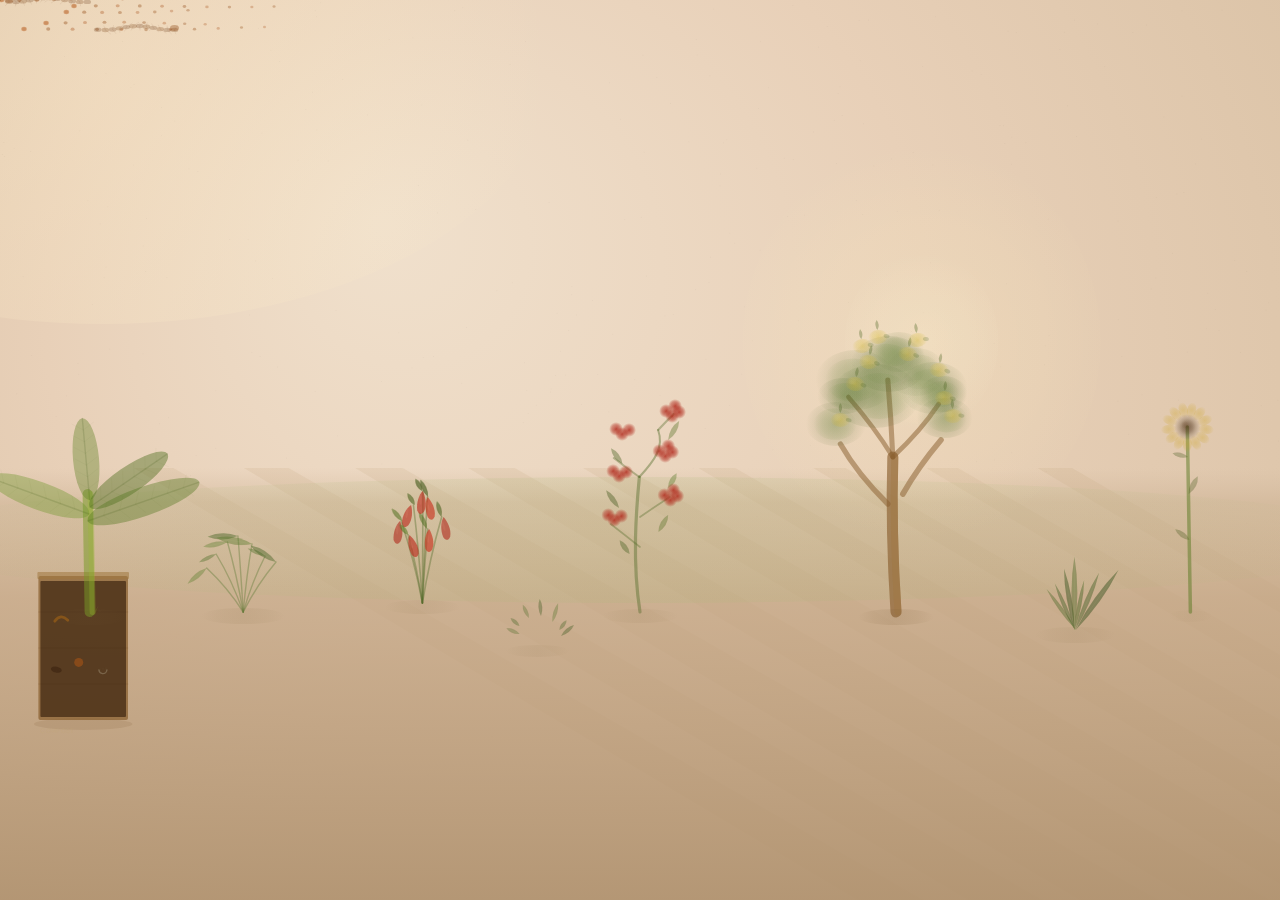
==== commit fd98b192: "Add files via upload" ====
--- a/garden.html
+++ b/garden.html
@@ -1,6 +1,5 @@
 
 <!DOCTYPE html><html><head><meta charset="utf-8">
-<meta name="viewport" content="width=device-width, initial-scale=1.0">
 <style>
 @import url('https://fonts.googleapis.com/css2?family=Lora:ital,wght@0,400;1,400&family=DM+Sans:wght@300;400&display=swap');
 *{box-sizing:border-box;margin:0;padding:0;}
@@ -26,30 +25,14 @@
 <script>
 const cv=document.getElementById('c'),cx=cv.getContext('2d');
 let W=0,H=0,T=0;
-let SCALE=1,OFFSETX=0,OFFSETY=0;
 const DPR=Math.min(window.devicePixelRatio||1,2);
 
 function rsz(){
-  const sc=document.getElementById('sc');
-  const r=sc.getBoundingClientRect();
-
-  W=r.width;
-  H=r.height;
-
-  cv.width=W*DPR;
-  cv.height=H*DPR;
-
-  cv.style.width=W+'px';
-  cv.style.height=H+'px';
-
-  cx.setTransform(DPR,0,0,DPR,0,0);
-
-  const baseW=1600;
-  const baseH=900;
-
-  SCALE=Math.min(W/baseW,H/baseH);
-  OFFSETX=(W-baseW*SCALE)/2;
-  OFFSETY=(H-baseH*SCALE)/2;
+  const r=document.getElementById('sc').getBoundingClientRect();
+  W=r.width; H=r.height;
+  cv.width=W*DPR; cv.height=H*DPR;
+  cv.style.width=W+'px'; cv.style.height=H+'px';
+  cx.scale(DPR,DPR);
 }
 
 // ── organic wind
@@ -579,12 +562,8 @@
 // ── FRAME LOOP
 function frame(ts){
   T=ts*.001;
-  const sc=document.getElementById('sc');
-  if(W!==sc.offsetWidth || H!==sc.offsetHeight) rsz();
+  if(W!==document.getElementById('sc').offsetWidth) rsz();
   cx.clearRect(0,0,W,H);
-  cx.save();
-  cx.translate(OFFSETX,OFFSETY);
-  cx.scale(SCALE,SCALE);
   drawBG();
   drawShadows();
   drawGround();
@@ -601,11 +580,9 @@
   drawSunflower();
   drawWorms();
   drawCentipedes();
-  cx.restore();
   requestAnimationFrame(frame);
 }
-rsz(); cx.restore();
-  requestAnimationFrame(frame);
+rsz(); requestAnimationFrame(frame);
 window.addEventListener('resize',rsz);
 </script>
 </body></html>
